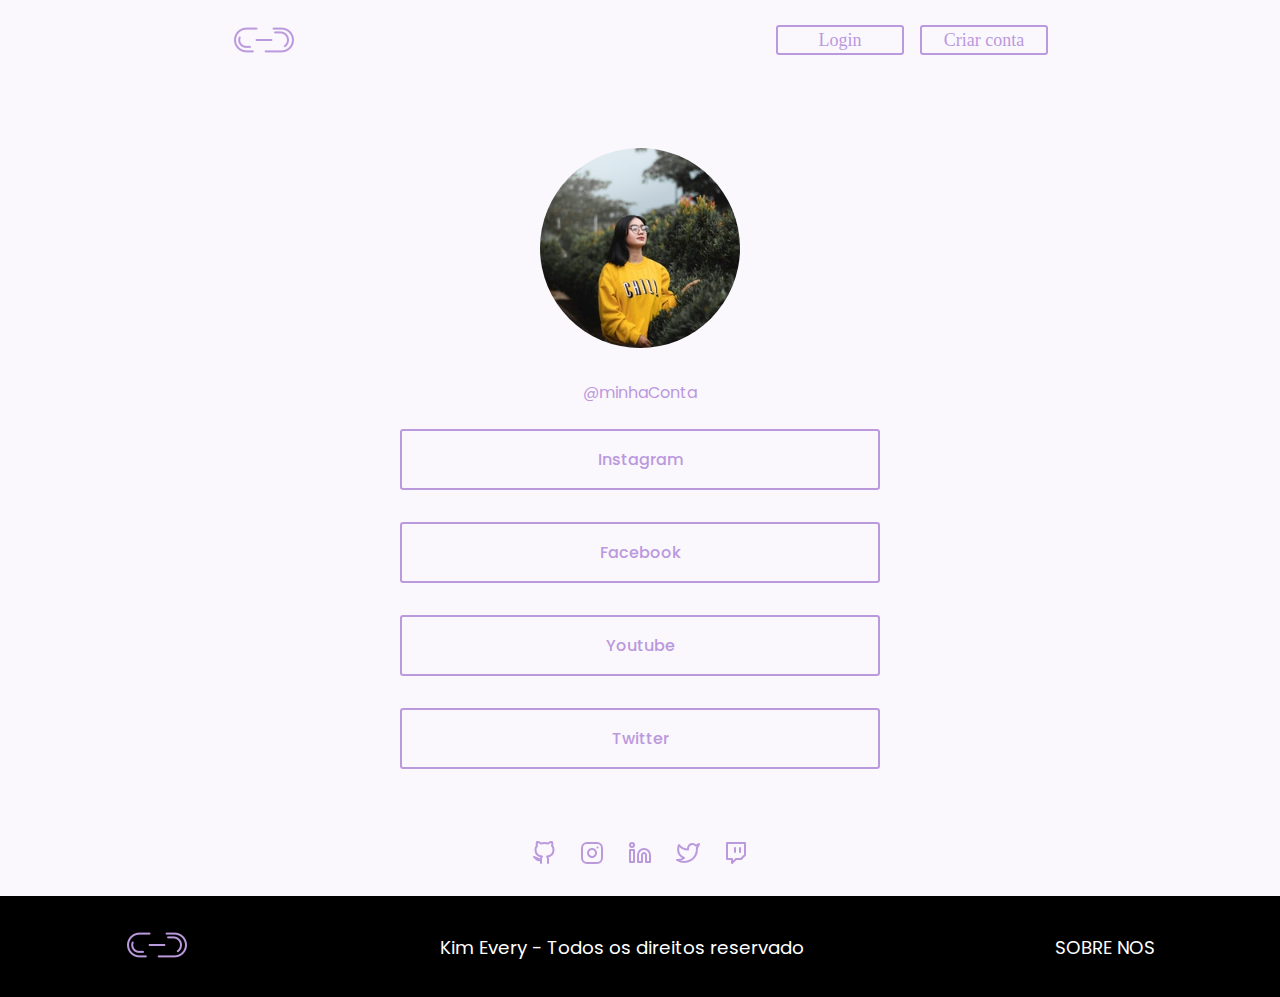
==== index.html @ 0ed3db55 "commit" ====
<!DOCTYPE html>
<html lang="pt-br">
<head>
    <meta charset="UTF-8">
    <meta http-equiv="X-UA-Compatible" content="IE=edge">
    <meta name="viewport" content="width=device-width, initial-scale=1.0">
    <link rel="stylesheet" href="/styles/style.css">
    <link rel="stylesheet" href="/styles/modal.css">

    <title>My Link Tree Life</title>

</head>
<body>

    <header id="header">
       
            <div class="logo">
                <img src="/assets/link-icon.png" alt="">
            </div>
            <div class="menu">
                    <a class="btn" href="#">Login</a> 
                    <a class="btn"href="#">Criar conta </a> 
            </div>
        
    </header>
    <div class="container">

            <div class="imagem">
                <img src="/assets/photo.jpg" alt="foto de perfil">
                <span><a href="#">@minhaConta</a></span>
            </div>
    
            <div class="links">
                <a class="btn insta"href="#">Instagram</a>
                <a class="btn face"href="#">Facebook</a>
                <a class="btn yt"href="#">Youtube</a>
                <a class="btn tt" href="#">Twitter</a>
            </div>
    
        
        <div class="social-midia">
             <a class="icon-github" href="#">
                 <img src="/assets/github.svg" alt="GITHUB">
             </a>
             <a class="icon-insta" href="#">
                <img src="/assets/instagram.svg" alt="INSTAGRAM">
             </a>
             <a class="icon-lk" href="#">
                <img src="/assets/linkedin.svg" alt="linkedin">
             </a>
             <a class="icon-tt" href="#">
                <img src="/assets/twitter.svg" alt="twitter">
             </a>
            <a class="icon-twitch" href="#">
                <img src="/assets/twitch.svg" alt="twitch">
            </a>
        </div>
    </div>

    <!----- MODAL ------>
    <div class="modal-wrapper ">
        <div class="modal">
            <h2>My Link Tree Life</h2>
            <p>Um pouco sobre nosso aplicatiov </p>

            <div class="texto">
              <p>Lorem ipsum dolor sit amet consectetur adipisicing elit. Eum numquam iste cumque ipsa est soluta. Illum expedita hic sequi distinctio tempore eaque debitis iste ea nemo saepe mollitia, blanditiis necessitatibus.</p>   
              <div class="buttons">
                  <div class="button close">Fechar</div>
              </div>
            </div>


        </div>
    </div>
 <!--foooter-->
    <footer id="footer">
        <div class="logo">
            <img src="/assets/link-icon.png" alt="">
        </div>
        <div class="text">
            <p>Kim Every -  Todos os direitos reservado</p>
        </div>
        <div class="text">
            <a class="sobre" href="#footer">Sobre nos</a>
        </div>
    </footer>

    <!---Scripts-->
    <script src="/script/main.js"></script>
    <script src="/script/modal.js"></script>
</body>
</html>
---- styles/style.css ----
*{
    margin: 0;
    padding: 0;
    box-sizing: border-box;
    text-decoration: none;
}
@import url('https://fonts.googleapis.com/css2?family=Poppins:wght@400;500&display=swap');
:root {
    --body-bg-color: #FAF7FD;
    --purple: #BB99DD;
}
body{
    background: var(--body-bg-color);
   
   
}

 #header {
    background: var(--body-bg-color);
   
    height: 5rem;
    position: fixed;
    top: 0px;
    width: 100%;
    display: flex;
    align-items: center;
    justify-content: space-around;
    z-index: 1000;
    line-height:0;
   
 
}
 #header .menu{
display: flex;
align-items: center;


}

 #header .menu a{
    font-size: 1.125rem;
}
 #header .menu a.btn{
    
    color: var(--purple);
    border: 0.125rem solid var(--purple);
    border-radius: 0.20rem;
    padding: 0.8rem 0  ;
    width: 8rem;
    text-align: center;
    transition:0.3s;
    margin-left: 1rem;

}
 #header .imagem{
    width: 6rem;
    display: flex;
    align-items: center;
    justify-content: center;
}

.container{
    font-family: 'Poppins', sans-serif;
    padding: 1rem;
    display: flex;
    align-items:center;
    justify-content: center;
    flex-direction:column;
    margin-top:6.25rem ;
   
}
/*imagem*/
.container .imagem{
  
    display: flex;
    flex-direction:column;
    align-items:center;
    margin: 2rem 0 1.5rem 0;
}
.container .imagem img{
    width: 80%;
    margin-bottom: 2rem;
    clip-path: circle();
    
}
.container .imagem span a{
   font-weight: 400;
   color: var(--purple)
}
.container .links{
    width: 100%;
    display: flex;
    flex-direction:column;
    align-items: center;
   
   
}
.links a.btn{
    
   font-weight: 500;
   color: var(--purple);
   border: 0.125rem solid var(--purple);
   border-radius: 0.20rem;
   padding: 1rem 0;
   margin-bottom: 2rem;;
   width: 30rem;
   text-align: center;
   transition:0.3s;

   
}
.links a.tt:hover,
.links a.yt:hover,
.links a.insta:hover,
.links a.face:hover{
letter-spacing: 0.1rem;
transform: perspective(50px) translateZ(5px);
}

 .social-midia {
     width: 15rem;
    display: flex;
    justify-content: space-around;
    align-items: center; 
    margin-top: 2rem;
    
}
.social-midia a{
    margin: 0.5rem;
    transition: transform 0.5s;
}
.social-midia a.icon-github:hover,
.social-midia a.icon-tt:hover,
.social-midia a.icon-lk:hover,
.social-midia a.icon-twitch:hover,
.social-midia a.icon-insta:hover{
    transform:translateY(-15px);
    color: red;
}
/*footer*/
footer{
    border-top:1px solid black;
    display: flex;
    align-items: center;
    justify-content:space-around;
    background: black;
    transition: 0.5s;
    z-index:9999
}
footer  > div {
    margin: 1rem 0;
}
footer > div a{
text-transform: uppercase;
}
footer > div p,
 footer > div a{
 color: white;;
 font-size: 1.15rem;
 font-family: "Poppins";
}




@media( max-width:767px ){
    .container{
        padding: 4rem;
    }
   .links a.btn{
        width: 22rem;
    }
    .social-midia{
        margin-top: 0.5rem;
        width: 20rem;
    }
    footer{
        flex-direction: column;
    }
   

}
---- styles/modal.css ----
@import url('https://fonts.googleapis.com/css2?family=Poppins:wght@400;500&display=swap');
:root {
    --body-bg-color: #FAF7FD;
    --purple: #BB99DD;
    --black: #0D114F;
}
.modal-wrapper.active{
    visibility:visible;
    opacity: 1;
}
.modal-wrapper{
    width: 100vw;
    height: 100vh;
    display: flex;
    position: fixed;
    top: 0;
    left: 0;
    display: flex;

    background: rgba(4, 9, 17, .8);

     visibility: hidden;
     opacity:0;

     z-index: 2000;
  overflow: hidden;
  
}
.modal-wrapper .modal{
    width: min(35rem, 80%);
    background: var(--body-bg-color);
    margin: auto;

    border-radius: .8rem;

    font-family: 'Poppins', sans-serif;
    text-align: center;

    padding: 4rem;
}
.modal-wrapper .modal h2{
    font-size: 1.8rem;
    font-weight: 700;
    margin-bottom: 0.75rem;
    color: var(--black);
}
.modal p{
    font-size: 1.2rem;
    margin-bottom: 0.75rem;
    color: gray
}
 .texto p{
    font-size: 1rem;
    text-align: justify;
    color: var(--black);
    margin-bottom: 0.5rem;
    
}

.modal-wrapper .modal .buttons{
    display: flex;
    align-items: center;
    justify-content: center;
    margin-top: 2rem;

}

.modal-wrapper .modal .buttons > .button{

    margin-right: .8rem;
    border: 0.20rem solid var(--purple);
    border-radius: 0.3rem;
    color: var(--purple);
    padding: 1rem 2rem;
    line-height: 1;
    cursor: pointer;
    transition: 0.5s

}.modal-wrapper .modal .buttons > .button:hover{

   
    border: 0.20rem solid var(--black);
    color: var(--black);
    
}
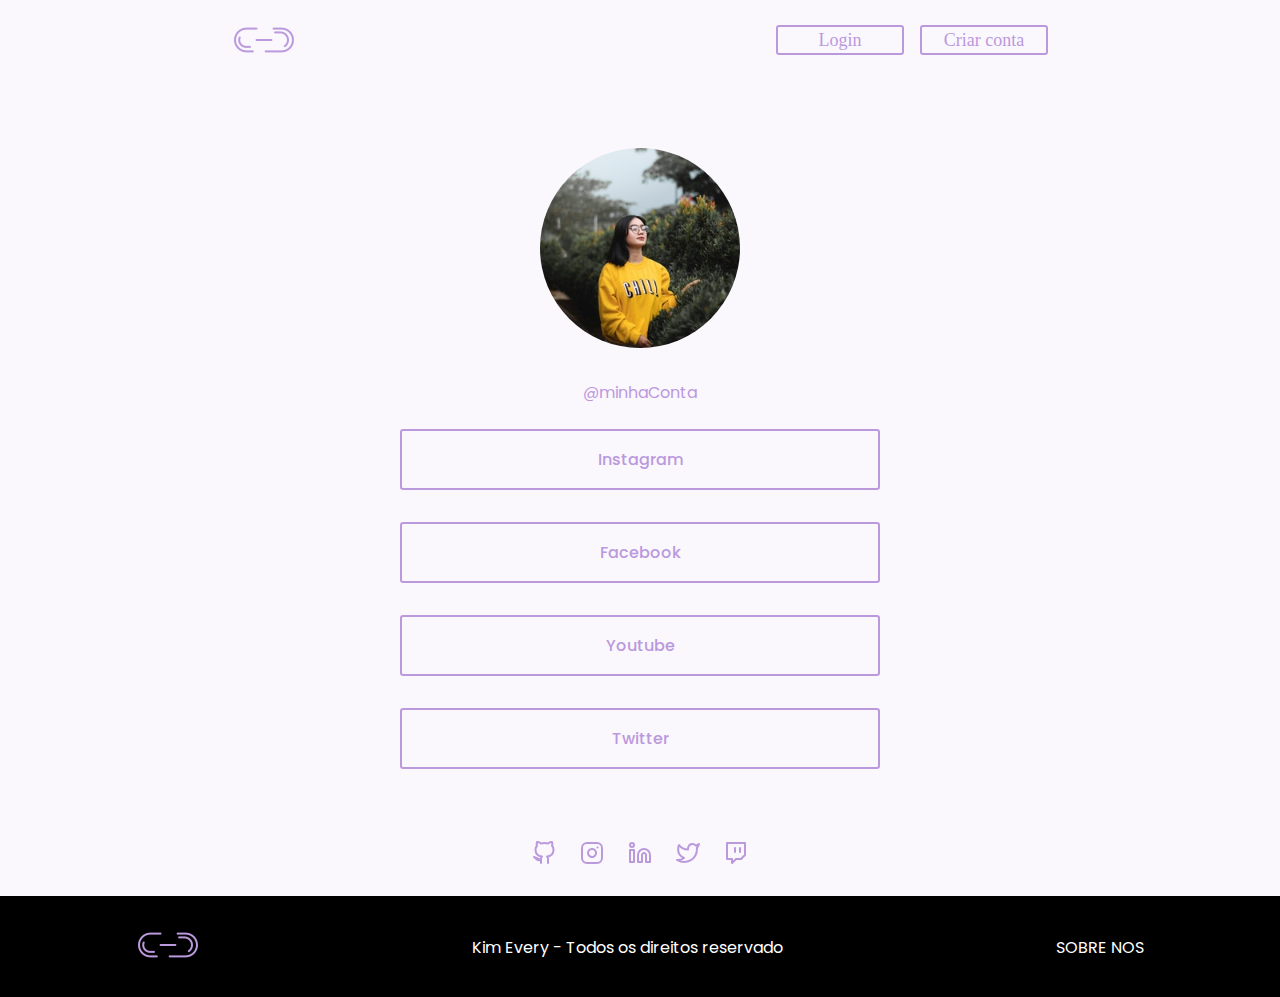
==== commit b588d2c7: "commit" ====
--- a/index.html
+++ b/index.html
@@ -31,27 +31,27 @@
             </div>
     
             <div class="links">
-                <a class="btn insta"href="#">Instagram</a>
-                <a class="btn face"href="#">Facebook</a>
-                <a class="btn yt"href="#">Youtube</a>
-                <a class="btn tt" href="#">Twitter</a>
+                <a class="btn insta"  target="_blank"href="https://www.instagram.com/">Instagram</a>
+                <a class="btn face" target="_blank" href="https://www.facebook.com/">Facebook</a>
+                <a class="btn yt"  target="_blank"href="https://www.youtube.com/watch?v=ei7kbQhK1hA">Youtube</a>
+                <a class="btn tt"  target="_blank" href="https://twitter.com/home">Twitter</a>
             </div>
     
         
         <div class="social-midia">
-             <a class="icon-github" href="#">
+             <a class="icon-github" target="_blank" href="https://github.com/">
                  <img src="/assets/github.svg" alt="GITHUB">
              </a>
-             <a class="icon-insta" href="#">
+             <a class="icon-insta" target="_blank" href="https://www.instagram.com/">
                 <img src="/assets/instagram.svg" alt="INSTAGRAM">
              </a>
-             <a class="icon-lk" href="#">
+             <a class="icon-lk" target="_blank" href="https://www.linkedin.com/">
                 <img src="/assets/linkedin.svg" alt="linkedin">
              </a>
-             <a class="icon-tt" href="#">
+             <a class="icon-tt" target="_blank" href="https://twitter.com/home">
                 <img src="/assets/twitter.svg" alt="twitter">
              </a>
-            <a class="icon-twitch" href="#">
+            <a class="icon-twitch"target="_blank"  href="https://www.twitch.tv/">
                 <img src="/assets/twitch.svg" alt="twitch">
             </a>
         </div>
@@ -60,8 +60,8 @@
     <!----- MODAL ------>
     <div class="modal-wrapper ">
         <div class="modal">
-            <h2>My Link Tree Life</h2>
-            <p>Um pouco sobre nosso aplicatiov </p>
+            <h2>Social Tree</h2>
+            <p>Um pouco sobre nosso aplicativo </p>
 
             <div class="texto">
               <p>Lorem ipsum dolor sit amet consectetur adipisicing elit. Eum numquam iste cumque ipsa est soluta. Illum expedita hic sequi distinctio tempore eaque debitis iste ea nemo saepe mollitia, blanditiis necessitatibus.</p>   
@@ -88,6 +88,6 @@
 
     <!---Scripts-->
     <script src="/script/main.js"></script>
-    <script src="/script/modal.js"></script>
+    
 </body>
 </html>--- a/styles/style.css
+++ b/styles/style.css
@@ -152,12 +152,17 @@
 }
 footer > div a{
 text-transform: uppercase;
+transition: 0.5s
 }
 footer > div p,
  footer > div a{
  color: white;;
- font-size: 1.15rem;
+ font-size: 1rem;
  font-family: "Poppins";
+
+}
+footer > div a:hover{
+    letter-spacing: 1px;
 }
 
 
--- a/styles/modal.css
+++ b/styles/modal.css
@@ -24,7 +24,7 @@
      opacity:0;
 
      z-index: 2000;
-  overflow: hidden;
+ 
   
 }
 .modal-wrapper .modal{
